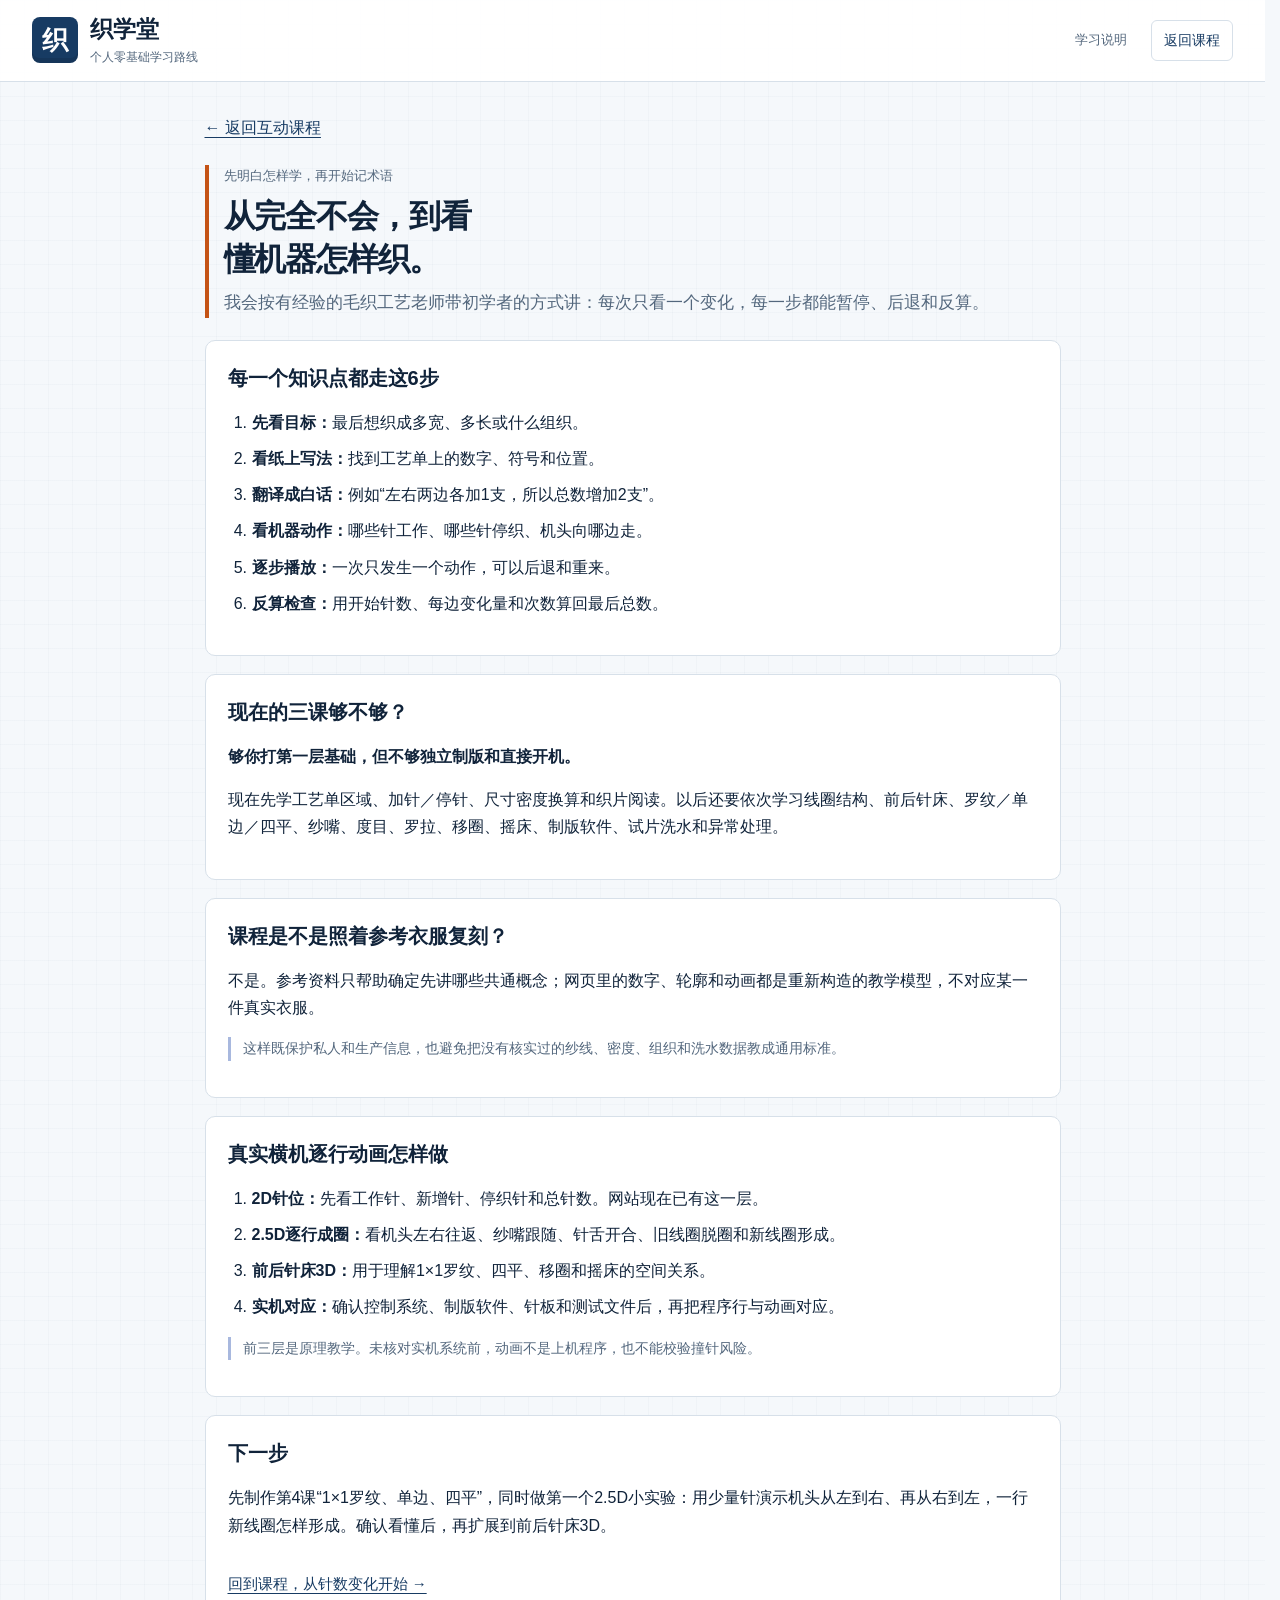
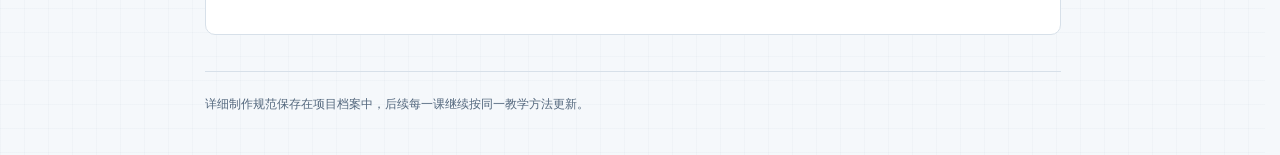
==== learning-guide.html @ aad2afa7 "个人零基础毛织学习项目：清理历史后的初始版本" ====
<!doctype html>
<html lang="zh-CN"><head><meta charset="utf-8"><meta name="viewport" content="width=device-width,initial-scale=1"><meta name="theme-color" content="#173b63"><title>零基础学习说明 · 织学堂</title><meta name="description" content="个人零基础学习电脑横机的课程方法与2D、3D模拟路线。"><link rel="stylesheet" href="./styles.css?v=4"><style>.guide-page{max-width:920px;margin:auto;padding:32px}.guide-page section{background:#fff;border:1px solid var(--line);border-radius:10px;padding:22px;margin:18px 0}.guide-page ol,.guide-page ul{padding-left:24px}.guide-page li{margin:9px 0}.guide-page .lead{font-size:17px;color:var(--muted);max-width:48em}.guide-page nav{margin-bottom:24px}@media(max-width:720px){.guide-page{padding:20px 14px}.guide-page section{padding:18px}}</style></head>
<body><header><a class="brand" href="./index.html#stitches"><b>织</b><span>织学堂<small>个人零基础学习路线</small></span></a><span class="version">学习说明</span><a class="archive-link" href="./index.html#stitches">返回课程</a></header>
<main class="guide-page"><nav><a href="./index.html#stitches">← 返回互动课程</a></nav><div class="heading"><p class="eyebrow">先明白怎样学，再开始记术语</p><h1>从完全不会，到看懂机器怎样织。</h1><p class="lead">我会按有经验的毛织工艺老师带初学者的方式讲：每次只看一个变化，每一步都能暂停、后退和反算。</p></div>
<section><h2>每一个知识点都走这6步</h2><ol><li><strong>先看目标：</strong>最后想织成多宽、多长或什么组织。</li><li><strong>看纸上写法：</strong>找到工艺单上的数字、符号和位置。</li><li><strong>翻译成白话：</strong>例如“左右两边各加1支，所以总数增加2支”。</li><li><strong>看机器动作：</strong>哪些针工作、哪些针停织、机头向哪边走。</li><li><strong>逐步播放：</strong>一次只发生一个动作，可以后退和重来。</li><li><strong>反算检查：</strong>用开始针数、每边变化量和次数算回最后总数。</li></ol></section>
<section><h2>现在的三课够不够？</h2><p><strong>够你打第一层基础，但不够独立制版和直接开机。</strong></p><p>现在先学工艺单区域、加针／停针、尺寸密度换算和织片阅读。以后还要依次学习线圈结构、前后针床、罗纹／单边／四平、纱嘴、度目、罗拉、移圈、摇床、制版软件、试片洗水和异常处理。</p></section>
<section><h2>课程是不是照着参考衣服复刻？</h2><p>不是。参考资料只帮助确定先讲哪些共通概念；网页里的数字、轮廓和动画都是重新构造的教学模型，不对应某一件真实衣服。</p><p class="notice">这样既保护私人和生产信息，也避免把没有核实过的纱线、密度、组织和洗水数据教成通用标准。</p></section>
<section><h2>真实横机逐行动画怎样做</h2><ol><li><strong>2D针位：</strong>先看工作针、新增针、停织针和总针数。网站现在已有这一层。</li><li><strong>2.5D逐行成圈：</strong>看机头左右往返、纱嘴跟随、针舌开合、旧线圈脱圈和新线圈形成。</li><li><strong>前后针床3D：</strong>用于理解1×1罗纹、四平、移圈和摇床的空间关系。</li><li><strong>实机对应：</strong>确认控制系统、制版软件、针板和测试文件后，再把程序行与动画对应。</li></ol><p class="notice">前三层是原理教学。未核对实机系统前，动画不是上机程序，也不能校验撞针风险。</p></section>
<section><h2>下一步</h2><p>先制作第4课“1×1罗纹、单边、四平”，同时做第一个2.5D小实验：用少量针演示机头从左到右、再从右到左，一行新线圈怎样形成。确认看懂后，再扩展到前后针床3D。</p><a class="next-lesson" href="./index.html#stitches">回到课程，从针数变化开始 →</a></section>
<footer>详细制作规范保存在项目档案中，后续每一课继续按同一教学方法更新。</footer></main></body></html>
---- styles.css ----
:root{color-scheme:light;--ink:#10233a;--muted:#53677d;--blue:#173b63;--blue-bright:#2457a6;--accent:#c45316;--success:#087f5b;--line:#d7e0e9;--paper:#fff;--canvas:#f5f8fb;--soft-blue:#eaf1f8;font-family:"Noto Sans SC","Source Han Sans SC","PingFang SC","Microsoft YaHei",sans-serif;font-size:16px;color:var(--ink);background:var(--canvas)}*{box-sizing:border-box}html{scrollbar-gutter:stable}body{margin:0;line-height:1.7;background-image:linear-gradient(rgba(23,59,99,.025) 1px,transparent 1px),linear-gradient(90deg,rgba(23,59,99,.025) 1px,transparent 1px);background-size:24px 24px}button,input,select{font:inherit}a{color:var(--blue);text-underline-offset:4px}button{border:1px solid var(--line);border-radius:6px;background:white;color:var(--ink);padding:9px 14px;min-height:44px;cursor:pointer;touch-action:manipulation;font-size:14px;transition:border-color .18s ease,background-color .18s ease,transform .12s ease}button:hover{border-color:var(--blue-bright);background:#f0f5fb}button:active:not(:disabled){transform:translateY(1px)}button:disabled{opacity:.4;cursor:default}button.primary{background:var(--blue);color:white;border-color:var(--blue)}button[aria-pressed=true]{background:var(--soft-blue);border-color:var(--blue-bright);color:var(--blue)}:focus-visible{outline:3px solid #bf680e;outline-offset:3px}.skip{position:absolute;top:-100px;left:12px;background:white;padding:12px;z-index:5}.skip:focus{top:5px}header{min-height:82px;display:flex;align-items:center;gap:24px;padding:15px 32px;border-bottom:1px solid var(--line);background:rgba(255,255,255,.96)}header>a:last-child{font-size:14px}.brand{display:flex;gap:12px;align-items:center;text-decoration:none;color:var(--ink);font-size:23px;font-weight:700;line-height:1.3}.brand b{display:grid;place-items:center;background:var(--blue);color:white;width:46px;height:46px;border-radius:8px;font-size:26px;box-shadow:inset 0 -5px 0 rgba(0,0,0,.1)}.brand small{display:block;color:var(--muted);font-size:12px;font-weight:400;margin-top:5px}.version{margin-left:auto;color:var(--muted);font-size:13px}.archive-link{padding:8px 12px;border:1px solid var(--line);border-radius:6px;text-decoration:none}.shell{max-width:1600px;margin:auto;display:grid;grid-template-columns:240px minmax(0,1fr)}.sidebar{padding:26px 18px;border-right:1px solid var(--line)}.eyebrow{font-size:13px;color:var(--muted);margin:0 0 8px}.sidebar>.eyebrow{padding:0 10px}.sidebar nav{display:grid;gap:8px}.sidebar nav a{display:flex;align-items:center;gap:12px;padding:13px 9px;text-decoration:none;color:var(--ink);border-radius:7px;border-left:3px solid transparent;font-size:15px}.sidebar nav a>span{font-size:13px;width:28px;flex-shrink:0;color:var(--muted)}.sidebar nav small{display:block;color:var(--muted);font-size:12px;margin-top:4px}.sidebar nav a[aria-current=page]{background:var(--soft-blue);color:var(--blue);border-left-color:var(--accent);font-weight:600}.side-note{margin:30px 10px;border-top:1px solid var(--line);padding-top:22px;font-size:14px}.side-note p,.side-note a{font-size:13px;color:var(--muted)}main{min-width:0;padding:24px 36px 30px}.page[hidden]{display:none}.lesson-toolbar{display:grid;grid-template-columns:auto minmax(170px,260px) minmax(260px,1fr);align-items:center;gap:22px;margin-bottom:26px;padding:13px 16px;background:var(--blue);color:white;border-radius:8px;box-shadow:0 8px 24px rgba(16,35,58,.1)}.lesson-position{display:flex;align-items:center;gap:11px}.lesson-position>span{display:grid;place-items:center;min-width:42px;height:42px;padding:0 8px;background:white;color:var(--blue);border-radius:5px;font-weight:800;font-variant-numeric:tabular-nums}.lesson-position small,.lesson-position strong{display:block}.lesson-position small{font-size:11px;opacity:.72}.lesson-position strong{font-size:14px}.progress-block>div{display:flex;justify-content:space-between;font-size:12px}.progress-block progress{display:block;width:100%;height:7px;margin-top:7px;accent-color:#d97732}.progress-block progress::-webkit-progress-bar{background:#ffffff36;border-radius:10px}.progress-block progress::-webkit-progress-value{background:#f0a160;border-radius:10px}.lesson-toolbar>p{margin:0;padding-left:20px;border-left:1px solid #ffffff45;font-size:13px;line-height:1.55}.heading{margin-bottom:22px;padding-left:15px;border-left:4px solid var(--accent)}h1{font-size:clamp(24px,2.5vw,34px);line-height:1.34;letter-spacing:-.035em;margin:0 0 8px;text-wrap:balance;max-width:24ch}h2{font-size:20px;margin:0 0 14px;line-height:1.5;text-wrap:balance}.heading>p:last-child{margin:0;color:var(--muted);max-width:50em}.tabs{display:flex;align-items:center;gap:7px;flex-wrap:wrap;margin-bottom:18px}.tag{font-size:12px;background:white;border:1px solid var(--line);padding:6px 10px;border-radius:5px;display:inline-block}.tabs .tag{margin-left:auto}.pending{color:#874205;background:#fff3e2;border-color:#eed4ac}.workspace{display:grid;grid-template-columns:minmax(0,1.65fr) minmax(250px,1fr);border:1px solid var(--line);border-radius:12px;overflow:hidden;background:white}.simulation{padding:22px;min-width:0}.stage-head{display:flex;justify-content:space-between;gap:12px;color:var(--muted);font-size:13px}.readout{display:flex;align-items:baseline;gap:8px;margin:18px 0 12px;flex-wrap:wrap}.readout strong{font-size:42px;line-height:1.1;font-variant-numeric:tabular-nums}.readout span{font-size:14px}.readout span:last-child{margin-left:auto;color:var(--muted);font-size:13px}#stitch-diagram{display:block;width:100%}.legend{display:flex;gap:14px;flex-wrap:wrap;font-size:12px;margin:12px 0}.legend i{display:inline-block;width:10px;height:10px;border-radius:2px;margin-right:5px}.working{background:#2443ba}.added{background:#b85a0b}.held{background:#7c899b}.orientation{display:grid;grid-template-columns:auto 1fr auto 1fr auto;align-items:center;gap:8px;color:var(--muted);font-size:11px;margin:0 0 -4px}.orientation i{height:1px;background:var(--line)}.orientation b{font-weight:600;color:var(--blue)}.caption{font-size:12px;line-height:1.8;color:var(--muted);display:block;margin:12px 0}.player{display:flex;flex-wrap:wrap;justify-content:space-between;align-items:center;gap:12px}.row{display:flex;gap:7px;flex-wrap:wrap}.player label{font-size:12px;color:var(--muted)}select{font-size:14px;padding:7px;margin-left:7px;min-height:44px;border:1px solid var(--line);background:white;border-radius:5px;color:var(--ink)}input[type=range]{width:100%;height:44px;accent-color:var(--blue-bright);cursor:pointer;touch-action:pan-y}.explain{background:#f8faff;border-left:1px solid var(--line);padding:26px}.explain>p:not(.eyebrow){font-size:15px}.formula{border-top:1px solid var(--line);padding-top:16px;margin-top:22px}.formula small,.equation small{display:block;font-size:12px;color:var(--muted)}.formula strong{font-size:28px;display:block}.explain dl{display:grid;grid-template-columns:1fr auto;font-size:14px;gap:5px 10px}.explain dd{margin:0}.equation{margin-top:22px}.equation strong{display:block;font-size:19px}.notice{border-left:3px solid #a8b8de;padding-left:12px;font-size:14px;color:var(--muted)}details{background:white;border:1px solid var(--line);border-radius:8px;padding:16px 20px;margin-top:18px}summary{cursor:pointer;min-height:28px;font-size:15px;font-weight:600}details p{font-size:15px;max-width:75ch}.table-wrap{overflow:auto}table{border-collapse:collapse;width:100%;font-size:14px;margin-top:16px}th,td{border-bottom:1px solid var(--line);padding:10px;text-align:left}th{font-size:13px;color:var(--muted)}.next-lesson{display:inline-block;margin:16px 0;font-size:15px}.sheet{margin:26px;display:grid;grid-template-columns:1fr 1.5fr;grid-template-rows:100px 220px 100px;border:2px solid #bac9dc}.sheet button{border-radius:0;text-align:left;font-size:16px}.sheet button:first-child,.sheet button:last-child{grid-column:1/-1}.sheet small{display:block;color:var(--muted);margin-top:8px;font-size:13px}.process{margin-top:28px}.process ol{padding:0;list-style-position:inside;display:grid;grid-template-columns:repeat(4,1fr);gap:18px}.process li{border-top:2px solid #afbfdb;padding-top:14px;font-size:14px}.process span{display:block;color:var(--muted);font-size:13px;margin-top:8px}.density-field{height:335px;display:grid;place-items:center;padding:20px}#density-fabric{background-color:#dce6ff;background-image:linear-gradient(#8097d3 1px,transparent 1px),linear-gradient(90deg,#8097d3 1px,transparent 1px);border:2px solid var(--blue);display:grid;place-items:center;max-width:100%;transition:width .25s,height .25s,background-size .25s}#density-badge{background:#fffffff2;border-radius:5px;padding:8px 12px;font-size:14px;text-align:center}.results{display:grid;grid-template-columns:1fr 1fr;gap:18px;border-top:1px solid var(--line);padding-top:16px}.results strong{display:block;font-size:28px}.results small{font-size:12px;color:var(--muted);display:block}.inputs label{display:flex;justify-content:space-between;gap:10px;flex-wrap:wrap;font-size:14px}.inputs input{margin:6px 0 20px}.inputs output{color:var(--blue)}.practice{margin-top:24px}.practice p{font-size:15px}#piece-diagram{display:block;width:min(100%,380px);margin:auto}#piece-highlight{transition:y .6s,height .6s}#piece-stages{padding-left:24px;font-size:14px}#piece-stages li{padding:9px 0;color:var(--muted)}#piece-stages .selected{color:var(--blue);font-weight:600}.machine-grid{display:grid;grid-template-columns:1.2fr 1fr;gap:36px;margin-top:16px}.machine-grid p{font-size:15px}.specs{display:grid;grid-template-columns:minmax(100px,.7fr) minmax(0,1fr);font-size:14px;margin:18px 0 28px}.specs dt,.specs dd{border-bottom:1px solid var(--line);padding:12px 0;margin:0}.specs dt{color:var(--muted);padding-right:14px}.machine-check{background:white;border-top:4px solid var(--blue);padding:24px}.machine-check ol{padding-left:22px}.machine-check li{margin-bottom:22px}.machine-check p{color:var(--muted);margin:8px 0}footer{border-top:1px solid var(--line);margin-top:36px;padding:22px 0 8px;font-size:12px;color:var(--muted)}footer a{display:inline-block;margin-top:8px}
@media(max-width:1150px){main{padding:22px 24px 26px}.shell{grid-template-columns:210px minmax(0,1fr)}.lesson-toolbar{grid-template-columns:auto minmax(150px,220px)}.lesson-toolbar>p{grid-column:1/-1;border-left:0;border-top:1px solid #ffffff45;padding:10px 0 0}.workspace{grid-template-columns:1fr}.explain{border-left:0;border-top:1px solid var(--line)}.explain dl{max-width:400px}.machine-grid{grid-template-columns:1fr}}@media(max-width:720px){header{padding:12px 16px;min-height:68px;gap:10px}.archive-link{padding:7px 9px}.brand{font-size:19px}.brand b{width:38px;height:38px;font-size:23px}.version{display:none}header>a:last-child{font-size:12px;margin-left:auto}.shell{display:block}.sidebar{padding:10px 14px;border-right:0;border-bottom:1px solid var(--line);background:white}.sidebar>.eyebrow,.side-note,.sidebar nav small,.sidebar nav a>span{display:none}.sidebar nav{display:grid;grid-template-columns:repeat(5,minmax(0,1fr));gap:3px}.sidebar nav a{display:block;padding:7px 4px;font-size:11px;line-height:1.35;min-height:44px;text-align:center;border-left:0;border-bottom:2px solid transparent}.sidebar nav a div{overflow-wrap:anywhere}.sidebar nav a[aria-current=page]{border-bottom-color:var(--blue)}main{padding:14px 14px 24px}.lesson-toolbar{grid-template-columns:1fr auto;gap:10px 14px;margin-bottom:20px;padding:12px}.lesson-position>span{min-width:38px;height:38px}.progress-block{min-width:104px}.lesson-toolbar>p{grid-column:1/-1;font-size:12px}.heading{padding-left:11px}.heading>p:last-child{font-size:14px}.simulation{padding:16px}.readout strong{font-size:36px}.readout span:last-child{font-size:12px}.explain{padding:22px}.sheet{margin:16px;grid-template-rows:90px 190px 90px}.sheet button{padding:12px;font-size:14px}.process ol{grid-template-columns:1fr 1fr}.machine-check{padding:20px}.stage-head{font-size:12px}.results{gap:12px}.results strong{font-size:25px}.density-field{height:310px;padding:10px}.tabs .tag{margin-left:0}}@media(prefers-reduced-motion:reduce){*,*::before,*::after{transition:none!important;scroll-behavior:auto!important}}
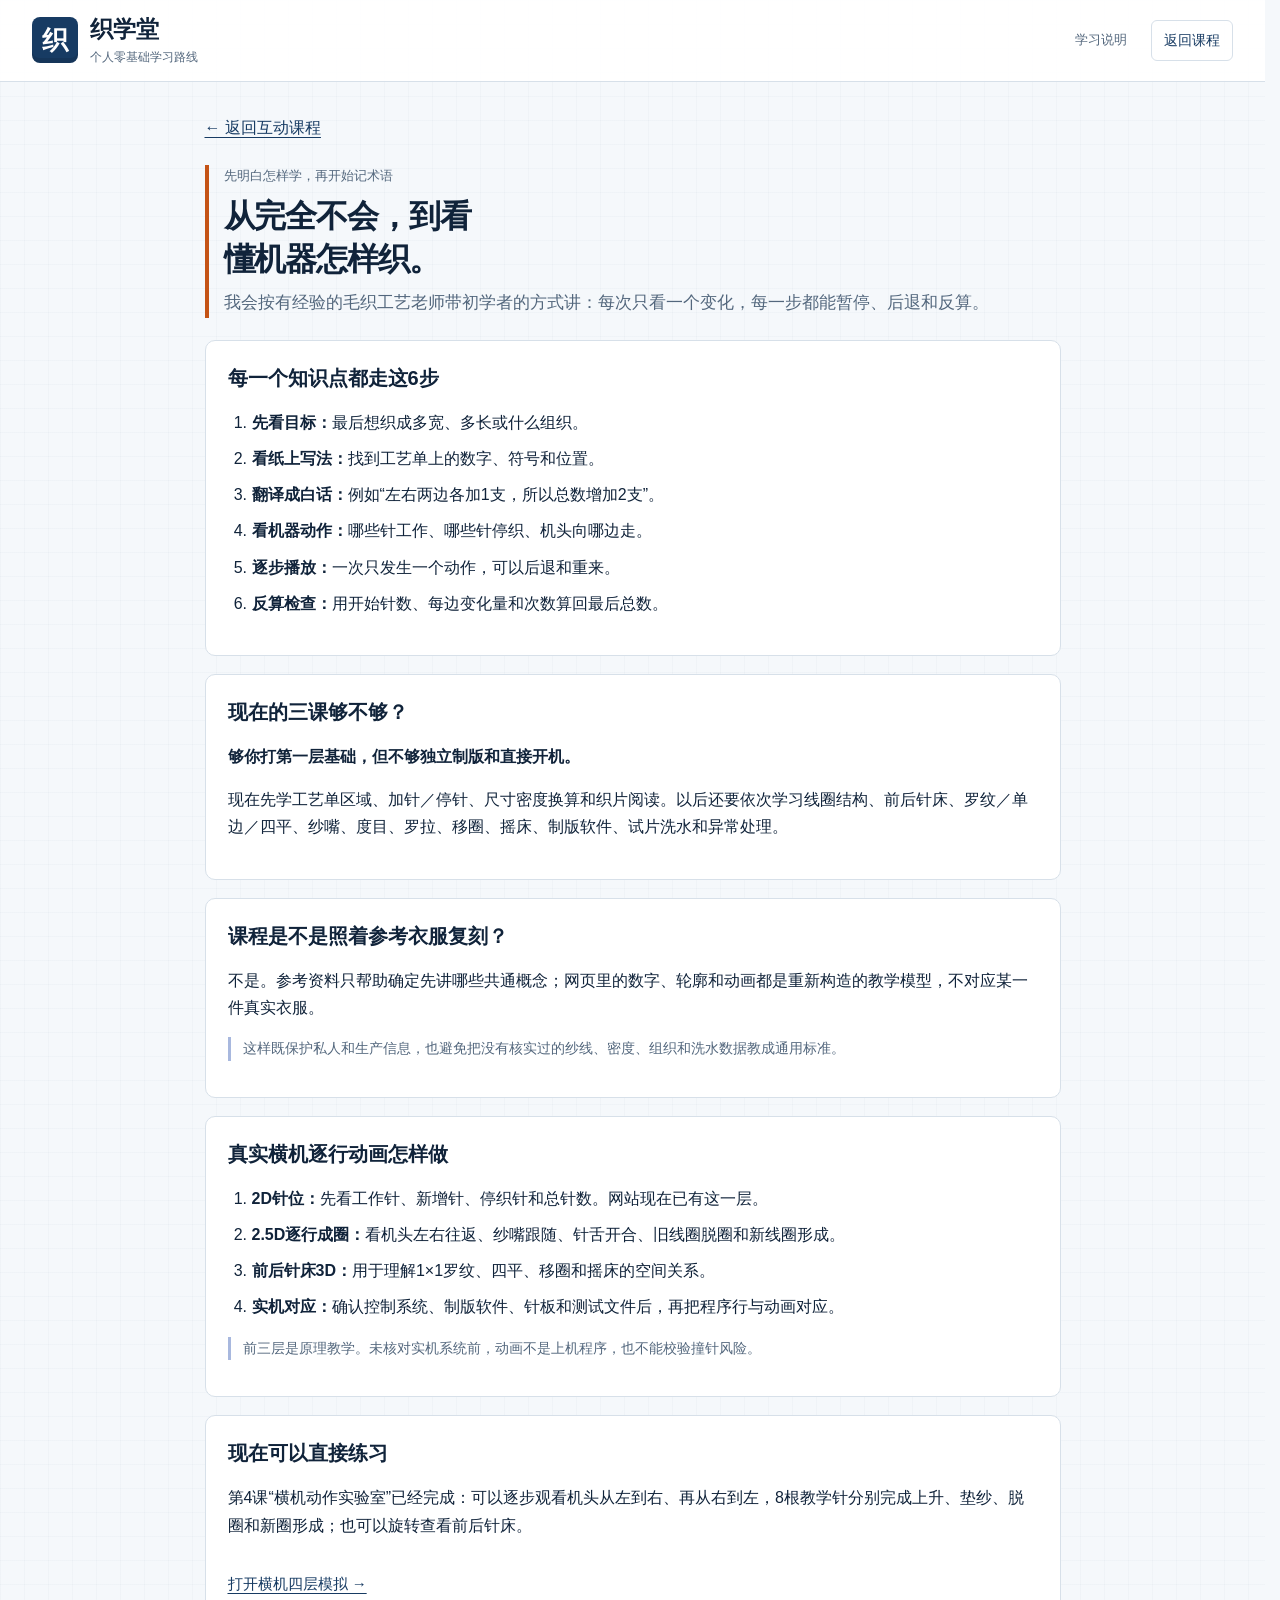
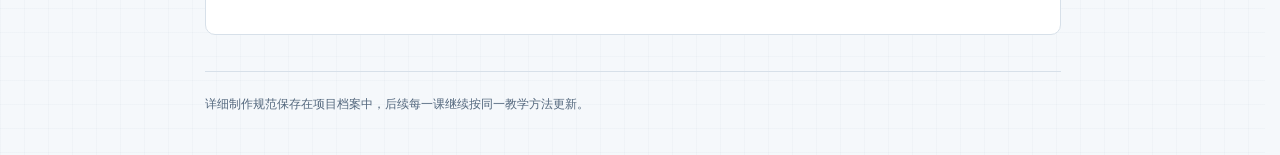
==== commit 959b7ed4: "新增第4课：电脑横机四层2.5D模拟" ====
--- a/learning-guide.html
+++ b/learning-guide.html
@@ -6,5 +6,5 @@
 <section><h2>现在的三课够不够？</h2><p><strong>够你打第一层基础，但不够独立制版和直接开机。</strong></p><p>现在先学工艺单区域、加针／停针、尺寸密度换算和织片阅读。以后还要依次学习线圈结构、前后针床、罗纹／单边／四平、纱嘴、度目、罗拉、移圈、摇床、制版软件、试片洗水和异常处理。</p></section>
 <section><h2>课程是不是照着参考衣服复刻？</h2><p>不是。参考资料只帮助确定先讲哪些共通概念；网页里的数字、轮廓和动画都是重新构造的教学模型，不对应某一件真实衣服。</p><p class="notice">这样既保护私人和生产信息，也避免把没有核实过的纱线、密度、组织和洗水数据教成通用标准。</p></section>
 <section><h2>真实横机逐行动画怎样做</h2><ol><li><strong>2D针位：</strong>先看工作针、新增针、停织针和总针数。网站现在已有这一层。</li><li><strong>2.5D逐行成圈：</strong>看机头左右往返、纱嘴跟随、针舌开合、旧线圈脱圈和新线圈形成。</li><li><strong>前后针床3D：</strong>用于理解1×1罗纹、四平、移圈和摇床的空间关系。</li><li><strong>实机对应：</strong>确认控制系统、制版软件、针板和测试文件后，再把程序行与动画对应。</li></ol><p class="notice">前三层是原理教学。未核对实机系统前，动画不是上机程序，也不能校验撞针风险。</p></section>
-<section><h2>下一步</h2><p>先制作第4课“1×1罗纹、单边、四平”，同时做第一个2.5D小实验：用少量针演示机头从左到右、再从右到左，一行新线圈怎样形成。确认看懂后，再扩展到前后针床3D。</p><a class="next-lesson" href="./index.html#stitches">回到课程，从针数变化开始 →</a></section>
+<section><h2>现在可以直接练习</h2><p>第4课“横机动作实验室”已经完成：可以逐步观看机头从左到右、再从右到左，8根教学针分别完成上升、垫纱、脱圈和新圈形成；也可以旋转查看前后针床。</p><a class="next-lesson" href="./index.html#simulator">打开横机四层模拟 →</a></section>
 <footer>详细制作规范保存在项目档案中，后续每一课继续按同一教学方法更新。</footer></main></body></html>
--- a/styles.css
+++ b/styles.css
@@ -1,2 +1,5 @@
 :root{color-scheme:light;--ink:#10233a;--muted:#53677d;--blue:#173b63;--blue-bright:#2457a6;--accent:#c45316;--success:#087f5b;--line:#d7e0e9;--paper:#fff;--canvas:#f5f8fb;--soft-blue:#eaf1f8;font-family:"Noto Sans SC","Source Han Sans SC","PingFang SC","Microsoft YaHei",sans-serif;font-size:16px;color:var(--ink);background:var(--canvas)}*{box-sizing:border-box}html{scrollbar-gutter:stable}body{margin:0;line-height:1.7;background-image:linear-gradient(rgba(23,59,99,.025) 1px,transparent 1px),linear-gradient(90deg,rgba(23,59,99,.025) 1px,transparent 1px);background-size:24px 24px}button,input,select{font:inherit}a{color:var(--blue);text-underline-offset:4px}button{border:1px solid var(--line);border-radius:6px;background:white;color:var(--ink);padding:9px 14px;min-height:44px;cursor:pointer;touch-action:manipulation;font-size:14px;transition:border-color .18s ease,background-color .18s ease,transform .12s ease}button:hover{border-color:var(--blue-bright);background:#f0f5fb}button:active:not(:disabled){transform:translateY(1px)}button:disabled{opacity:.4;cursor:default}button.primary{background:var(--blue);color:white;border-color:var(--blue)}button[aria-pressed=true]{background:var(--soft-blue);border-color:var(--blue-bright);color:var(--blue)}:focus-visible{outline:3px solid #bf680e;outline-offset:3px}.skip{position:absolute;top:-100px;left:12px;background:white;padding:12px;z-index:5}.skip:focus{top:5px}header{min-height:82px;display:flex;align-items:center;gap:24px;padding:15px 32px;border-bottom:1px solid var(--line);background:rgba(255,255,255,.96)}header>a:last-child{font-size:14px}.brand{display:flex;gap:12px;align-items:center;text-decoration:none;color:var(--ink);font-size:23px;font-weight:700;line-height:1.3}.brand b{display:grid;place-items:center;background:var(--blue);color:white;width:46px;height:46px;border-radius:8px;font-size:26px;box-shadow:inset 0 -5px 0 rgba(0,0,0,.1)}.brand small{display:block;color:var(--muted);font-size:12px;font-weight:400;margin-top:5px}.version{margin-left:auto;color:var(--muted);font-size:13px}.archive-link{padding:8px 12px;border:1px solid var(--line);border-radius:6px;text-decoration:none}.shell{max-width:1600px;margin:auto;display:grid;grid-template-columns:240px minmax(0,1fr)}.sidebar{padding:26px 18px;border-right:1px solid var(--line)}.eyebrow{font-size:13px;color:var(--muted);margin:0 0 8px}.sidebar>.eyebrow{padding:0 10px}.sidebar nav{display:grid;gap:8px}.sidebar nav a{display:flex;align-items:center;gap:12px;padding:13px 9px;text-decoration:none;color:var(--ink);border-radius:7px;border-left:3px solid transparent;font-size:15px}.sidebar nav a>span{font-size:13px;width:28px;flex-shrink:0;color:var(--muted)}.sidebar nav small{display:block;color:var(--muted);font-size:12px;margin-top:4px}.sidebar nav a[aria-current=page]{background:var(--soft-blue);color:var(--blue);border-left-color:var(--accent);font-weight:600}.side-note{margin:30px 10px;border-top:1px solid var(--line);padding-top:22px;font-size:14px}.side-note p,.side-note a{font-size:13px;color:var(--muted)}main{min-width:0;padding:24px 36px 30px}.page[hidden]{display:none}.lesson-toolbar{display:grid;grid-template-columns:auto minmax(170px,260px) minmax(260px,1fr);align-items:center;gap:22px;margin-bottom:26px;padding:13px 16px;background:var(--blue);color:white;border-radius:8px;box-shadow:0 8px 24px rgba(16,35,58,.1)}.lesson-position{display:flex;align-items:center;gap:11px}.lesson-position>span{display:grid;place-items:center;min-width:42px;height:42px;padding:0 8px;background:white;color:var(--blue);border-radius:5px;font-weight:800;font-variant-numeric:tabular-nums}.lesson-position small,.lesson-position strong{display:block}.lesson-position small{font-size:11px;opacity:.72}.lesson-position strong{font-size:14px}.progress-block>div{display:flex;justify-content:space-between;font-size:12px}.progress-block progress{display:block;width:100%;height:7px;margin-top:7px;accent-color:#d97732}.progress-block progress::-webkit-progress-bar{background:#ffffff36;border-radius:10px}.progress-block progress::-webkit-progress-value{background:#f0a160;border-radius:10px}.lesson-toolbar>p{margin:0;padding-left:20px;border-left:1px solid #ffffff45;font-size:13px;line-height:1.55}.heading{margin-bottom:22px;padding-left:15px;border-left:4px solid var(--accent)}h1{font-size:clamp(24px,2.5vw,34px);line-height:1.34;letter-spacing:-.035em;margin:0 0 8px;text-wrap:balance;max-width:24ch}h2{font-size:20px;margin:0 0 14px;line-height:1.5;text-wrap:balance}.heading>p:last-child{margin:0;color:var(--muted);max-width:50em}.tabs{display:flex;align-items:center;gap:7px;flex-wrap:wrap;margin-bottom:18px}.tag{font-size:12px;background:white;border:1px solid var(--line);padding:6px 10px;border-radius:5px;display:inline-block}.tabs .tag{margin-left:auto}.pending{color:#874205;background:#fff3e2;border-color:#eed4ac}.workspace{display:grid;grid-template-columns:minmax(0,1.65fr) minmax(250px,1fr);border:1px solid var(--line);border-radius:12px;overflow:hidden;background:white}.simulation{padding:22px;min-width:0}.stage-head{display:flex;justify-content:space-between;gap:12px;color:var(--muted);font-size:13px}.readout{display:flex;align-items:baseline;gap:8px;margin:18px 0 12px;flex-wrap:wrap}.readout strong{font-size:42px;line-height:1.1;font-variant-numeric:tabular-nums}.readout span{font-size:14px}.readout span:last-child{margin-left:auto;color:var(--muted);font-size:13px}#stitch-diagram{display:block;width:100%}.legend{display:flex;gap:14px;flex-wrap:wrap;font-size:12px;margin:12px 0}.legend i{display:inline-block;width:10px;height:10px;border-radius:2px;margin-right:5px}.working{background:#2443ba}.added{background:#b85a0b}.held{background:#7c899b}.orientation{display:grid;grid-template-columns:auto 1fr auto 1fr auto;align-items:center;gap:8px;color:var(--muted);font-size:11px;margin:0 0 -4px}.orientation i{height:1px;background:var(--line)}.orientation b{font-weight:600;color:var(--blue)}.caption{font-size:12px;line-height:1.8;color:var(--muted);display:block;margin:12px 0}.player{display:flex;flex-wrap:wrap;justify-content:space-between;align-items:center;gap:12px}.row{display:flex;gap:7px;flex-wrap:wrap}.player label{font-size:12px;color:var(--muted)}select{font-size:14px;padding:7px;margin-left:7px;min-height:44px;border:1px solid var(--line);background:white;border-radius:5px;color:var(--ink)}input[type=range]{width:100%;height:44px;accent-color:var(--blue-bright);cursor:pointer;touch-action:pan-y}.explain{background:#f8faff;border-left:1px solid var(--line);padding:26px}.explain>p:not(.eyebrow){font-size:15px}.formula{border-top:1px solid var(--line);padding-top:16px;margin-top:22px}.formula small,.equation small{display:block;font-size:12px;color:var(--muted)}.formula strong{font-size:28px;display:block}.explain dl{display:grid;grid-template-columns:1fr auto;font-size:14px;gap:5px 10px}.explain dd{margin:0}.equation{margin-top:22px}.equation strong{display:block;font-size:19px}.notice{border-left:3px solid #a8b8de;padding-left:12px;font-size:14px;color:var(--muted)}details{background:white;border:1px solid var(--line);border-radius:8px;padding:16px 20px;margin-top:18px}summary{cursor:pointer;min-height:28px;font-size:15px;font-weight:600}details p{font-size:15px;max-width:75ch}.table-wrap{overflow:auto}table{border-collapse:collapse;width:100%;font-size:14px;margin-top:16px}th,td{border-bottom:1px solid var(--line);padding:10px;text-align:left}th{font-size:13px;color:var(--muted)}.next-lesson{display:inline-block;margin:16px 0;font-size:15px}.sheet{margin:26px;display:grid;grid-template-columns:1fr 1.5fr;grid-template-rows:100px 220px 100px;border:2px solid #bac9dc}.sheet button{border-radius:0;text-align:left;font-size:16px}.sheet button:first-child,.sheet button:last-child{grid-column:1/-1}.sheet small{display:block;color:var(--muted);margin-top:8px;font-size:13px}.process{margin-top:28px}.process ol{padding:0;list-style-position:inside;display:grid;grid-template-columns:repeat(4,1fr);gap:18px}.process li{border-top:2px solid #afbfdb;padding-top:14px;font-size:14px}.process span{display:block;color:var(--muted);font-size:13px;margin-top:8px}.density-field{height:335px;display:grid;place-items:center;padding:20px}#density-fabric{background-color:#dce6ff;background-image:linear-gradient(#8097d3 1px,transparent 1px),linear-gradient(90deg,#8097d3 1px,transparent 1px);border:2px solid var(--blue);display:grid;place-items:center;max-width:100%;transition:width .25s,height .25s,background-size .25s}#density-badge{background:#fffffff2;border-radius:5px;padding:8px 12px;font-size:14px;text-align:center}.results{display:grid;grid-template-columns:1fr 1fr;gap:18px;border-top:1px solid var(--line);padding-top:16px}.results strong{display:block;font-size:28px}.results small{font-size:12px;color:var(--muted);display:block}.inputs label{display:flex;justify-content:space-between;gap:10px;flex-wrap:wrap;font-size:14px}.inputs input{margin:6px 0 20px}.inputs output{color:var(--blue)}.practice{margin-top:24px}.practice p{font-size:15px}#piece-diagram{display:block;width:min(100%,380px);margin:auto}#piece-highlight{transition:y .6s,height .6s}#piece-stages{padding-left:24px;font-size:14px}#piece-stages li{padding:9px 0;color:var(--muted)}#piece-stages .selected{color:var(--blue);font-weight:600}.machine-grid{display:grid;grid-template-columns:1.2fr 1fr;gap:36px;margin-top:16px}.machine-grid p{font-size:15px}.specs{display:grid;grid-template-columns:minmax(100px,.7fr) minmax(0,1fr);font-size:14px;margin:18px 0 28px}.specs dt,.specs dd{border-bottom:1px solid var(--line);padding:12px 0;margin:0}.specs dt{color:var(--muted);padding-right:14px}.machine-check{background:white;border-top:4px solid var(--blue);padding:24px}.machine-check ol{padding-left:22px}.machine-check li{margin-bottom:22px}.machine-check p{color:var(--muted);margin:8px 0}footer{border-top:1px solid var(--line);margin-top:36px;padding:22px 0 8px;font-size:12px;color:var(--muted)}footer a{display:inline-block;margin-top:8px}
-@media(max-width:1150px){main{padding:22px 24px 26px}.shell{grid-template-columns:210px minmax(0,1fr)}.lesson-toolbar{grid-template-columns:auto minmax(150px,220px)}.lesson-toolbar>p{grid-column:1/-1;border-left:0;border-top:1px solid #ffffff45;padding:10px 0 0}.workspace{grid-template-columns:1fr}.explain{border-left:0;border-top:1px solid var(--line)}.explain dl{max-width:400px}.machine-grid{grid-template-columns:1fr}}@media(max-width:720px){header{padding:12px 16px;min-height:68px;gap:10px}.archive-link{padding:7px 9px}.brand{font-size:19px}.brand b{width:38px;height:38px;font-size:23px}.version{display:none}header>a:last-child{font-size:12px;margin-left:auto}.shell{display:block}.sidebar{padding:10px 14px;border-right:0;border-bottom:1px solid var(--line);background:white}.sidebar>.eyebrow,.side-note,.sidebar nav small,.sidebar nav a>span{display:none}.sidebar nav{display:grid;grid-template-columns:repeat(5,minmax(0,1fr));gap:3px}.sidebar nav a{display:block;padding:7px 4px;font-size:11px;line-height:1.35;min-height:44px;text-align:center;border-left:0;border-bottom:2px solid transparent}.sidebar nav a div{overflow-wrap:anywhere}.sidebar nav a[aria-current=page]{border-bottom-color:var(--blue)}main{padding:14px 14px 24px}.lesson-toolbar{grid-template-columns:1fr auto;gap:10px 14px;margin-bottom:20px;padding:12px}.lesson-position>span{min-width:38px;height:38px}.progress-block{min-width:104px}.lesson-toolbar>p{grid-column:1/-1;font-size:12px}.heading{padding-left:11px}.heading>p:last-child{font-size:14px}.simulation{padding:16px}.readout strong{font-size:36px}.readout span:last-child{font-size:12px}.explain{padding:22px}.sheet{margin:16px;grid-template-rows:90px 190px 90px}.sheet button{padding:12px;font-size:14px}.process ol{grid-template-columns:1fr 1fr}.machine-check{padding:20px}.stage-head{font-size:12px}.results{gap:12px}.results strong{font-size:25px}.density-field{height:310px;padding:10px}.tabs .tag{margin-left:0}}@media(prefers-reduced-motion:reduce){*,*::before,*::after{transition:none!important;scroll-behavior:auto!important}}
+@media(max-width:1150px){main{padding:22px 24px 26px}.shell{grid-template-columns:210px minmax(0,1fr)}.lesson-toolbar{grid-template-columns:auto minmax(150px,220px)}.lesson-toolbar>p{grid-column:1/-1;border-left:0;border-top:1px solid #ffffff45;padding:10px 0 0}.workspace{grid-template-columns:1fr}.explain{border-left:0;border-top:1px solid var(--line)}.explain dl{max-width:400px}.machine-grid{grid-template-columns:1fr}}@media(max-width:720px){header{padding:12px 16px;min-height:68px;gap:10px}.archive-link{padding:7px 9px}.brand{font-size:19px}.brand b{width:38px;height:38px;font-size:23px}.version{display:none}header>a:last-child{font-size:12px;margin-left:auto}.shell{display:block}.sidebar{padding:10px 14px;border-right:0;border-bottom:1px solid var(--line);background:white}.sidebar>.eyebrow,.side-note,.sidebar nav small,.sidebar nav a>span{display:none}.sidebar nav{display:grid;grid-template-columns:repeat(6,minmax(0,1fr));gap:3px}.sidebar nav a{display:block;padding:7px 3px;font-size:10px;line-height:1.35;min-height:44px;text-align:center;border-left:0;border-bottom:2px solid transparent}.sidebar nav a div{overflow-wrap:anywhere}.sidebar nav a[aria-current=page]{border-bottom-color:var(--blue)}main{padding:14px 14px 24px}.lesson-toolbar{grid-template-columns:1fr auto;gap:10px 14px;margin-bottom:20px;padding:12px}.lesson-position>span{min-width:38px;height:38px}.progress-block{min-width:104px}.lesson-toolbar>p{grid-column:1/-1;font-size:12px}.heading{padding-left:11px}.heading>p:last-child{font-size:14px}.simulation{padding:16px}.readout strong{font-size:36px}.readout span:last-child{font-size:12px}.explain{padding:22px}.sheet{margin:16px;grid-template-rows:90px 190px 90px}.sheet button{padding:12px;font-size:14px}.process ol{grid-template-columns:1fr 1fr}.machine-check{padding:20px}.stage-head{font-size:12px}.results{gap:12px}.results strong{font-size:25px}.density-field{height:310px;padding:10px}.tabs .tag{margin-left:0}}@media(prefers-reduced-motion:reduce){*,*::before,*::after{transition:none!important;scroll-behavior:auto!important}}
+
+.sim-layer-tabs{display:grid;grid-template-columns:repeat(4,1fr);gap:0;margin:0 0 18px;border-bottom:1px solid var(--line)}.sim-layer-tabs button{border:0;border-radius:0;border-bottom:3px solid transparent;background:transparent}.sim-layer-tabs button[aria-selected=true]{color:var(--blue);border-bottom-color:var(--accent);background:var(--soft-blue);font-weight:600}.sim-panel{display:grid;grid-template-columns:minmax(0,1.65fr) minmax(280px,.75fr);border:1px solid var(--line);background:white;border-radius:10px;overflow:hidden}.sim-panel>div:first-child,.sim-machine-wrap{padding:22px;min-width:0}.sim-teacher{padding:26px;background:#f8faff;border-left:1px solid var(--line)}.sim-teacher>p{font-size:15px}.sim-machine-wrap{overflow:hidden}.sim-machine-wrap svg{display:block;width:100%;min-height:350px}.sim-arrow{fill:none;stroke:var(--accent);stroke-width:3;stroke-linecap:round;stroke-linejoin:round}.sim-svg-label,.sim-needle text,.yarn-cone text,#sim-carrier text{fill:var(--muted);font-size:12px}.needle-bed-surface{fill:#dce5ee;stroke:#92a4b7;stroke-width:2}.needle-bed-edge{fill:#aab8c6}.needle-body{fill:none;stroke:#647589;stroke-width:5;stroke-linecap:round;stroke-linejoin:round}.needle-latch{fill:none;stroke:#7d8b9a;stroke-width:3;stroke-linecap:round}.sim-needle.current .needle-body,.sim-needle.current .needle-latch{stroke:var(--accent)}.sim-needle.current text{fill:var(--accent);font-weight:700}.carriage-body{fill:#8799ab;stroke:#56697e;stroke-width:2}.carriage-front{fill:var(--blue);stroke:#102f50;stroke-width:2}.carriage-front+text{fill:white;font-size:15px;font-weight:700}.carrier-stem{stroke:#65798e;stroke-width:4}.carrier-eye{fill:white;stroke:var(--accent);stroke-width:4}.sim-yarn{fill:none;stroke:var(--accent);stroke-width:4;stroke-linecap:round}.yarn-cone path{fill:#ba5e25;stroke:#874018;stroke-width:2}.formed-loop,.new-loop{fill:none;stroke:var(--blue-bright);stroke-width:3}.formed-loop.current-row,.new-loop{stroke:var(--accent);stroke-width:4}.sim-fabric{fill:#d9e5f1;stroke:#91a7ba;stroke-width:2}.sim-readout{display:flex;gap:16px;align-items:center;flex-wrap:wrap;margin:10px 0 15px;padding:10px 0;border-top:1px solid var(--line);border-bottom:1px solid var(--line);font-size:13px}.sim-readout strong{color:var(--blue)}.sim-check{margin-top:20px;padding-top:16px;border-top:1px solid var(--line)}.sim-check small{display:block;color:var(--muted)}.sim-check strong{display:block;margin-top:7px;font-size:15px}.level1-row{display:grid;grid-template-columns:repeat(14,1fr);gap:6px;align-items:end;min-height:250px;margin:20px 0}.level1-row span{display:grid;place-items:center;gap:8px}.level1-row i{display:block;width:5px;height:145px;border-radius:4px;background:var(--blue-bright)}.level1-row span.added i{height:112px;background:var(--accent)}.level1-row span.held i{height:88px;background:#8795a5}.level1-row b{font-size:11px;color:var(--muted)}.bed-view{height:390px;display:grid;place-items:center;perspective:900px;overflow:hidden;background-image:linear-gradient(rgba(23,59,99,.04) 1px,transparent 1px),linear-gradient(90deg,rgba(23,59,99,.04) 1px,transparent 1px);background-size:24px 24px}.bed-assembly{--turn:0deg;position:relative;width:560px;height:235px;transform-style:preserve-3d;transform:rotateX(58deg) rotateZ(var(--turn));transition:transform .3s ease}.bed-plane{position:absolute;left:0;width:560px;height:128px;border:2px solid #768a9e;background:#dce5ee;transform-style:preserve-3d}.bed-plane.front{bottom:0;transform:rotateX(-16deg) translateZ(44px);transform-origin:bottom}.bed-plane.rear{top:0;transform:rotateX(16deg) translateZ(-44px);transform-origin:top}.bed-plane em{position:absolute;left:12px;top:8px;font-style:normal;color:var(--blue);font-size:13px;font-weight:700}.bed-needles{position:absolute;inset:30px 18px 8px}.bed-needle{position:absolute;left:calc(3% + var(--i)*8.5%);bottom:4px;width:18px;height:80px}.bed-needle i{display:block;width:4px;height:72px;margin:auto;background:#8795a5;border-radius:4px}.bed-needle b{display:block;text-align:center;font-size:9px;color:var(--muted)}.bed-needle.active i{background:var(--blue-bright);box-shadow:0 0 0 3px rgba(36,87,166,.14)}.bed-plane.rear .bed-needle.active i{background:var(--accent)}.structure-buttons{margin-top:14px}.evidence{display:inline-block;padding:3px 7px;border-radius:4px;font-size:12px;white-space:nowrap}.evidence.confirmed{color:#065f46;background:#dff5eb}.evidence.inferred{color:#71400b;background:#fff0d6}.evidence.pending{color:#6a4650;background:#f3e7ea}.evidence.concept{color:#244b78;background:#e5eef8}.mapping-table td:first-child{font-weight:600}.mapping-table td:last-child{width:112px}
+@media(max-width:1150px){.sim-panel{grid-template-columns:1fr}.sim-teacher{border-left:0;border-top:1px solid var(--line)}.sim-machine-wrap svg{min-height:0}.bed-view{height:350px}}@media(max-width:720px){.sidebar nav{grid-template-columns:repeat(3,minmax(0,1fr))}.sidebar nav a{font-size:12px}.sim-layer-tabs{grid-template-columns:1fr 1fr}.sim-layer-tabs button{font-size:12px}.sim-panel>div:first-child,.sim-machine-wrap,.sim-teacher{padding:16px}.sim-machine-wrap svg{min-width:650px}.sim-machine-wrap{overflow-x:auto}.level1-row{gap:3px;min-height:205px}.level1-row i{height:118px}.level1-row span.added i{height:92px}.level1-row span.held i{height:72px}.bed-view{height:300px}.bed-assembly{width:480px;transform:scale(.78) rotateX(58deg) rotateZ(var(--turn))}.mapping-table{min-width:650px}}
